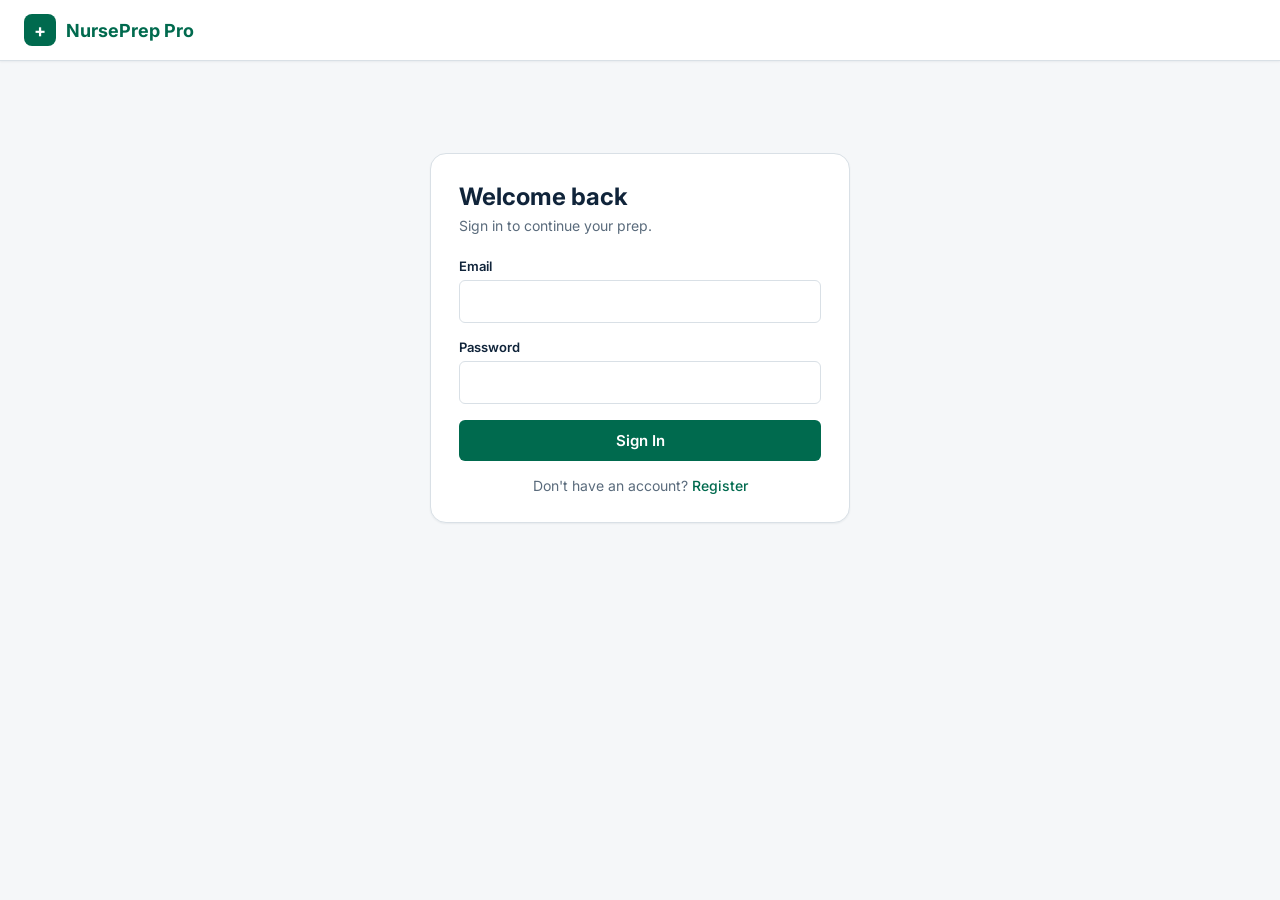
==== frontend/index.html @ 7204497a "Tanvir 18 Oct 26" ====
<!DOCTYPE html>
<html lang="en">
<head>
  <meta charset="UTF-8" />
  <meta name="viewport" content="width=device-width, initial-scale=1.0" />
  <title>NursePrep Pro — Free NCLEX & Prometric Prep</title>
  <meta name="description" content="Free, unlimited NCLEX-RN and Prometric exam simulations for nursing students." />
  <link rel="preconnect" href="https://fonts.googleapis.com" />
  <link rel="preconnect" href="https://fonts.gstatic.com" crossorigin />
  <link href="https://fonts.googleapis.com/css2?family=Inter:wght@400;500;600;700&display=swap" rel="stylesheet" />
  <link rel="stylesheet" href="css/styles.css" />
</head>
<body>
  <div id="app">
    <header class="app-header">
      <div class="brand">
        <span class="brand-icon" aria-hidden="true">+</span>
        <span class="brand-name">NursePrep Pro</span>
      </div>
      <div class="header-right" id="headerRight"></div>
    </header>

    <main id="main" class="main-container" role="main" aria-live="polite"></main>

    <div id="toast" class="toast" role="status" aria-live="assertive"></div>
  </div>

  <script src="js/api.js"></script>
  <script src="js/app.js"></script>
</body>
</html>
---- frontend/css/styles.css ----
/* ===== Design System (CSS Variables) ===== */
:root {
  --primary-teal: #006A4E;
  --primary-teal-dark: #00523C;
  --primary-teal-light: #E6F2EE;
  --bg-white: #FFFFFF;
  --surface-gray: #F5F7F9;
  --border-gray: #D9E0E6;
  --text-charcoal: #10243A;
  --text-muted: #5A6B7C;
  --success-green: #2E7D32;
  --success-green-soft: #E8F5E9;
  --error-red: #C62828;
  --error-red-soft: #FFEBEE;
  --warning-amber: #F57C00;
  --shadow-sm: 0 1px 2px rgba(16,36,58,0.06);
  --shadow-md: 0 4px 12px rgba(16,36,58,0.08);
  --radius-sm: 6px;
  --radius-md: 10px;
  --radius-lg: 16px;
  --font: 'Inter', -apple-system, BlinkMacSystemFont, 'Segoe UI', Roboto, sans-serif;
}

* { box-sizing: border-box; margin: 0; padding: 0; }

html, body {
  font-family: var(--font);
  color: var(--text-charcoal);
  background: var(--surface-gray);
  min-height: 100vh;
  -webkit-font-smoothing: antialiased;
}

/* ===== Header ===== */
.app-header {
  background: var(--bg-white);
  border-bottom: 1px solid var(--border-gray);
  padding: 14px 24px;
  display: flex;
  align-items: center;
  justify-content: space-between;
  position: sticky;
  top: 0;
  z-index: 10;
  box-shadow: var(--shadow-sm);
}
.brand { display: flex; align-items: center; gap: 10px; }
.brand-icon {
  width: 32px; height: 32px;
  background: var(--primary-teal);
  color: #fff;
  border-radius: 8px;
  display: grid; place-items: center;
  font-weight: 700; font-size: 18px;
}
.brand-name { font-weight: 700; font-size: 18px; color: var(--primary-teal); }
.header-right { display: flex; align-items: center; gap: 12px; }
.user-chip {
  background: var(--primary-teal-light);
  color: var(--primary-teal-dark);
  padding: 6px 12px;
  border-radius: 20px;
  font-size: 13px; font-weight: 500;
}

/* ===== Main container ===== */
.main-container {
  max-width: 960px;
  margin: 0 auto;
  padding: 32px 20px 60px;
}

/* ===== Cards ===== */
.card {
  background: var(--bg-white);
  border: 1px solid var(--border-gray);
  border-radius: var(--radius-lg);
  padding: 28px;
  box-shadow: var(--shadow-sm);
}
.card + .card { margin-top: 20px; }

/* ===== Auth ===== */
.auth-wrap {
  max-width: 420px;
  margin: 60px auto 0;
}
.auth-title { font-size: 24px; font-weight: 700; margin-bottom: 6px; }
.auth-sub { color: var(--text-muted); font-size: 14px; margin-bottom: 24px; }
.toggle-link {
  color: var(--primary-teal);
  cursor: pointer;
  font-weight: 500;
  text-decoration: none;
}
.toggle-link:hover { text-decoration: underline; }

/* ===== Forms ===== */
.form-group { margin-bottom: 16px; }
.form-label { display: block; font-size: 13px; font-weight: 600; margin-bottom: 6px; color: var(--text-charcoal); }
.form-input, .form-select {
  width: 100%;
  padding: 11px 14px;
  border: 1px solid var(--border-gray);
  border-radius: var(--radius-sm);
  font-size: 15px;
  font-family: inherit;
  background: var(--bg-white);
  transition: border-color .15s, box-shadow .15s;
}
.form-input:focus, .form-select:focus {
  outline: none;
  border-color: var(--primary-teal);
  box-shadow: 0 0 0 3px var(--primary-teal-light);
}
.form-error { color: var(--error-red); font-size: 13px; margin-top: 4px; }

/* ===== Buttons ===== */
.btn {
  display: inline-flex; align-items: center; justify-content: center;
  gap: 8px;
  padding: 11px 20px;
  border: none;
  border-radius: var(--radius-sm);
  font-size: 15px; font-weight: 600;
  font-family: inherit;
  cursor: pointer;
  transition: background .15s, transform .05s;
}
.btn:active { transform: translateY(1px); }
.btn:disabled { opacity: .5; cursor: not-allowed; transform: none; }
.btn-primary { background: var(--primary-teal); color: #fff; }
.btn-primary:hover:not(:disabled) { background: var(--primary-teal-dark); }
.btn-secondary { background: var(--surface-gray); color: var(--text-charcoal); border: 1px solid var(--border-gray); }
.btn-secondary:hover:not(:disabled) { background: #EAEFF3; }
.btn-block { width: 100%; }
.btn-danger { background: var(--error-red); color: #fff; }
.btn-success { background: var(--success-green); color: #fff; }

/* ===== Dashboard ===== */
.dashboard-grid {
  display: grid;
  grid-template-columns: repeat(auto-fit, minmax(260px, 1fr));
  gap: 16px;
  margin-bottom: 24px;
}
.stat-card {
  background: var(--bg-white);
  border: 1px solid var(--border-gray);
  border-radius: var(--radius-md);
  padding: 20px;
}
.stat-label { font-size: 12px; text-transform: uppercase; letter-spacing: .5px; color: var(--text-muted); font-weight: 600; }
.stat-value { font-size: 28px; font-weight: 700; color: var(--primary-teal); margin-top: 4px; }
.section-title { font-size: 18px; font-weight: 700; margin: 24px 0 12px; }

/* ===== Exam Configurator ===== */
.exam-config { max-width: 520px; margin: 0 auto; }
.config-row { margin-bottom: 18px; }
.radio-group { display: flex; flex-direction: column; gap: 10px; }
.radio-option {
  display: flex; align-items: center; gap: 12px;
  padding: 14px 16px;
  border: 1px solid var(--border-gray);
  border-radius: var(--radius-sm);
  cursor: pointer;
  transition: border-color .15s, background .15s;
}
.radio-option:hover { background: var(--surface-gray); }
.radio-option.selected { border-color: var(--primary-teal); background: var(--primary-teal-light); }
.radio-option input { accent-color: var(--primary-teal); width: 18px; height: 18px; }

/* ===== Active Exam ===== */
.exam-header {
  display: flex; align-items: center; justify-content: space-between;
  margin-bottom: 20px;
  flex-wrap: wrap; gap: 12px;
}
.timer-badge {
  background: var(--primary-teal);
  color: #fff;
  padding: 8px 16px;
  border-radius: 20px;
  font-weight: 700;
  font-size: 16px;
  font-variant-numeric: tabular-nums;
}
.timer-badge.warning { background: var(--warning-amber); }
.timer-badge.danger { background: var(--error-red); }

.question-card {
  background: var(--bg-white);
  border: 1px solid var(--border-gray);
  border-radius: var(--radius-lg);
  padding: 28px;
}
.q-progress { color: var(--text-muted); font-size: 13px; font-weight: 600; margin-bottom: 12px; }
.q-text { font-size: 17px; line-height: 1.6; margin-bottom: 20px; font-weight: 500; }
.q-category { display: inline-block; background: var(--primary-teal-light); color: var(--primary-teal-dark); padding: 3px 10px; border-radius: 12px; font-size: 12px; font-weight: 600; margin-bottom: 12px; }

.options-list { display: flex; flex-direction: column; gap: 10px; }
.option-btn {
  display: flex; align-items: center; gap: 12px;
  padding: 14px 16px;
  border: 1px solid var(--border-gray);
  border-radius: var(--radius-sm);
  background: var(--bg-white);
  cursor: pointer;
  text-align: left;
  font-size: 15px;
  font-family: inherit;
  transition: border-color .15s, background .15s;
  width: 100%;
}
.option-btn:hover:not(:disabled) { background: var(--surface-gray); border-color: var(--primary-teal); }
.option-btn.selected { border-color: var(--primary-teal); background: var(--primary-teal-light); }
.option-btn.correct { border-color: var(--success-green); background: var(--success-green-soft); }
.option-btn.incorrect { border-color: var(--error-red); background: var(--error-red-soft); }
.option-btn:disabled { cursor: default; }
.option-letter {
  width: 28px; height: 28px;
  border-radius: 50%;
  background: var(--surface-gray);
  display: grid; place-items: center;
  font-weight: 600; font-size: 13px;
  flex-shrink: 0;
}
.option-btn.selected .option-letter { background: var(--primary-teal); color: #fff; }

/* SATA hint */
.sata-hint { font-size: 13px; color: var(--text-muted); font-style: italic; margin-bottom: 12px; }

/* Rationale box */
.rationale-box {
  margin-top: 20px;
  padding: 16px;
  border-radius: var(--radius-sm);
  background: var(--surface-gray);
  border-left: 4px solid var(--primary-teal);
}
.rationale-box.correct { border-left-color: var(--success-green); background: var(--success-green-soft); }
.rationale-box.incorrect { border-left-color: var(--error-red); background: var(--error-red-soft); }
.rationale-title { font-weight: 700; margin-bottom: 6px; }
.rationale-text { font-size: 14px; line-height: 1.5; }

/* ===== Post Exam Review ===== */
.review-summary {
  text-align: center;
  padding: 20px;
}
.score-big { font-size: 48px; font-weight: 700; color: var(--primary-teal); }
.score-label { color: var(--text-muted); font-size: 14px; }

/* ===== Toast ===== */
.toast {
  position: fixed;
  bottom: 24px;
  left: 50%;
  transform: translateX(-50%) translateY(100px);
  background: var(--text-charcoal);
  color: #fff;
  padding: 12px 20px;
  border-radius: var(--radius-sm);
  font-size: 14px;
  opacity: 0;
  transition: transform .25s, opacity .25s;
  z-index: 100;
  max-width: 90%;
}
.toast.show { transform: translateX(-50%) translateY(0); opacity: 1; }

/* ===== Loading spinner ===== */
.spinner {
  width: 24px; height: 24px;
  border: 3px solid var(--border-gray);
  border-top-color: var(--primary-teal);
  border-radius: 50%;
  animation: spin .7s linear infinite;
  display: inline-block;
}
@keyframes spin { to { transform: rotate(360deg); } }
.loading-wrap { text-align: center; padding: 40px; color: var(--text-muted); }

/* ===== Network error ===== */
.error-state {
  text-align: center; padding: 40px;
}
.error-state h3 { color: var(--error-red); margin-bottom: 8px; }

/* ===== Responsive ===== */
@media (max-width: 600px) {
  .main-container { padding: 20px 14px 40px; }
  .card { padding: 20px; }
  .question-card { padding: 20px; }
  .score-big { font-size: 36px; }
}
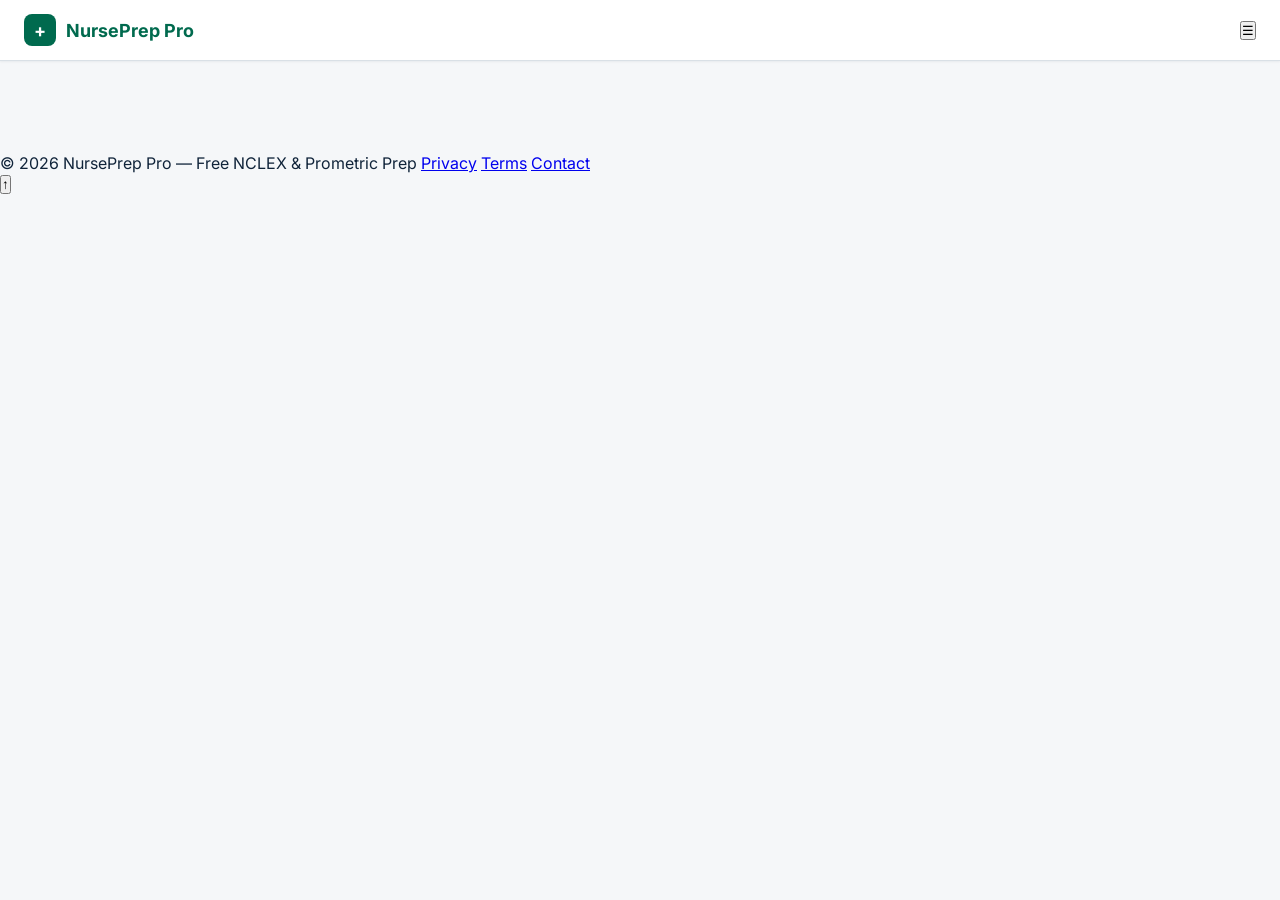
==== commit f71ff2f2: "index update" ====
--- a/frontend/index.html
+++ b/frontend/index.html
@@ -17,10 +17,25 @@
         <span class="brand-icon" aria-hidden="true">+</span>
         <span class="brand-name">NursePrep Pro</span>
       </div>
+      <nav class="app-nav" id="appNav" aria-label="Primary"></nav>
       <div class="header-right" id="headerRight"></div>
+      <button class="nav-toggle" id="navToggle" aria-label="Toggle menu" aria-expanded="false">☰</button>
     </header>
 
     <main id="main" class="main-container" role="main" aria-live="polite"></main>
+
+    <footer class="app-footer" id="appFooter">
+      <div class="footer-inner">
+        <span>© 2026 NursePrep Pro — Free NCLEX & Prometric Prep</span>
+        <span class="footer-links">
+          <a href="#" data-scrolltop>Privacy</a>
+          <a href="#" data-scrolltop>Terms</a>
+          <a href="#" data-scrolltop>Contact</a>
+        </span>
+      </div>
+    </footer>
+
+    <button id="backToTop" class="back-to-top" aria-label="Back to top">↑</button>
 
     <div id="toast" class="toast" role="status" aria-live="assertive"></div>
   </div>
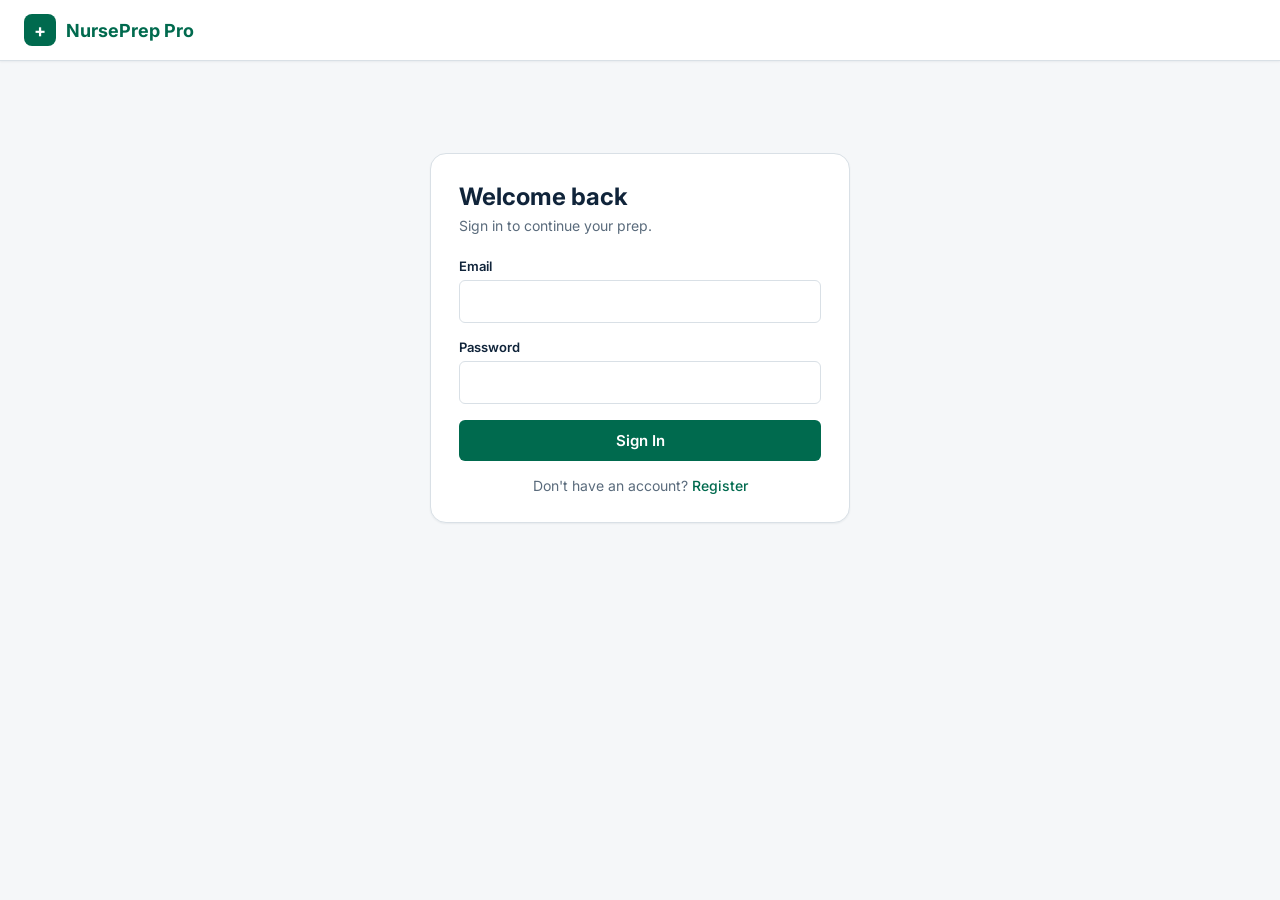
==== commit ebbb691b: "Revert "index update" This reverts commit f71ff2f2f33654f8770ead922d047b1e93572383." ====
--- a/frontend/index.html
+++ b/frontend/index.html
@@ -17,25 +17,10 @@
         <span class="brand-icon" aria-hidden="true">+</span>
         <span class="brand-name">NursePrep Pro</span>
       </div>
-      <nav class="app-nav" id="appNav" aria-label="Primary"></nav>
       <div class="header-right" id="headerRight"></div>
-      <button class="nav-toggle" id="navToggle" aria-label="Toggle menu" aria-expanded="false">☰</button>
     </header>
 
     <main id="main" class="main-container" role="main" aria-live="polite"></main>
-
-    <footer class="app-footer" id="appFooter">
-      <div class="footer-inner">
-        <span>© 2026 NursePrep Pro — Free NCLEX & Prometric Prep</span>
-        <span class="footer-links">
-          <a href="#" data-scrolltop>Privacy</a>
-          <a href="#" data-scrolltop>Terms</a>
-          <a href="#" data-scrolltop>Contact</a>
-        </span>
-      </div>
-    </footer>
-
-    <button id="backToTop" class="back-to-top" aria-label="Back to top">↑</button>
 
     <div id="toast" class="toast" role="status" aria-live="assertive"></div>
   </div>
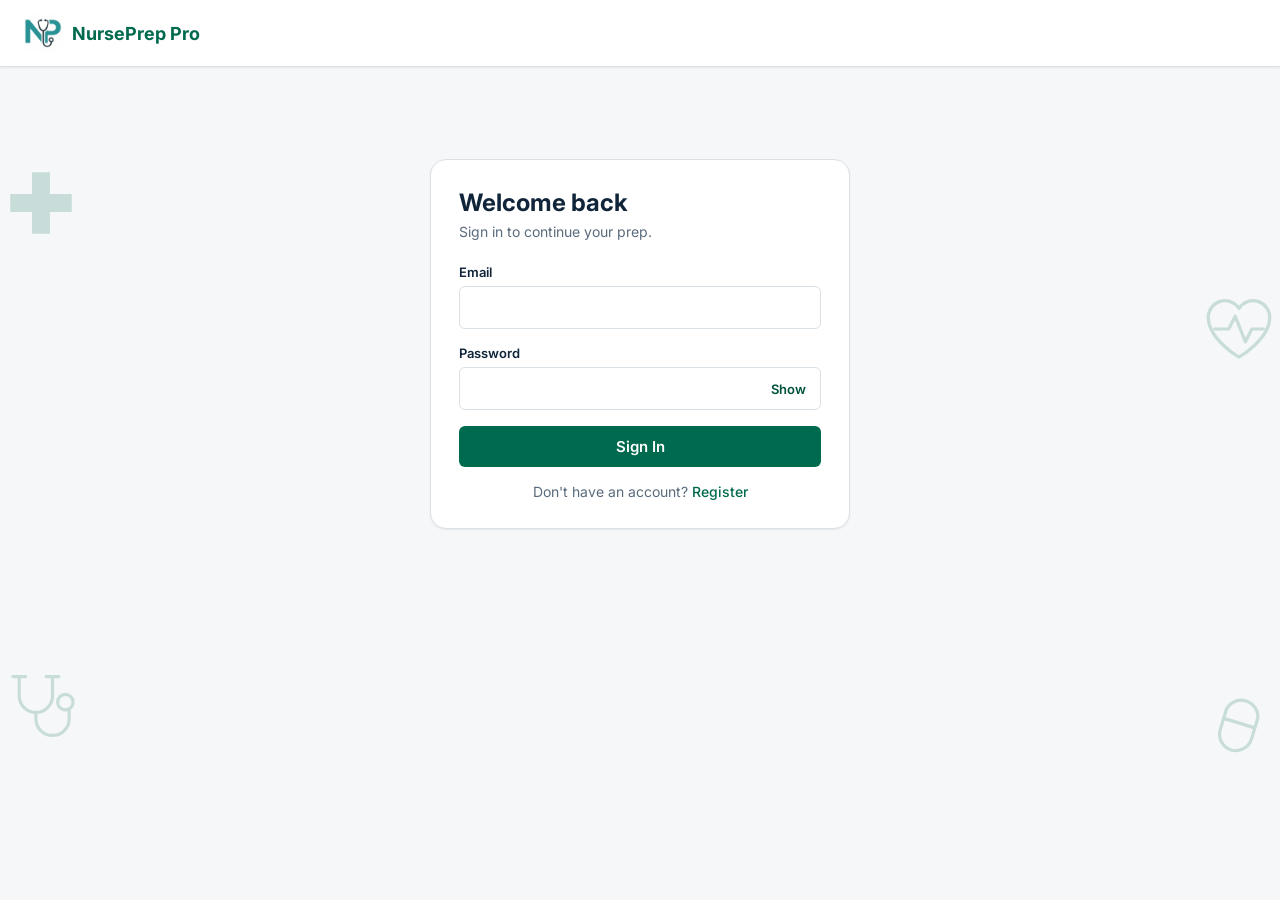
==== commit d231a05a: "updt" ====
--- a/frontend/index.html
+++ b/frontend/index.html
@@ -5,6 +5,12 @@
   <meta name="viewport" content="width=device-width, initial-scale=1.0" />
   <title>NursePrep Pro — Free NCLEX & Prometric Prep</title>
   <meta name="description" content="Free, unlimited NCLEX-RN and Prometric exam simulations for nursing students." />
+  <meta name="theme-color" content="#006A4E" />
+  <link rel="icon" href="assets/images/favicon.ico" sizes="any" />
+  <link rel="icon" type="image/png" sizes="16x16" href="assets/images/favicon-16x16.png" />
+  <link rel="icon" type="image/png" sizes="32x32" href="assets/images/favicon-32x32.png" />
+  <link rel="apple-touch-icon" sizes="180x180" href="assets/images/apple-touch-icon.png" />
+  <link rel="manifest" href="site.webmanifest" />
   <link rel="preconnect" href="https://fonts.googleapis.com" />
   <link rel="preconnect" href="https://fonts.gstatic.com" crossorigin />
   <link href="https://fonts.googleapis.com/css2?family=Inter:wght@400;500;600;700&display=swap" rel="stylesheet" />
@@ -12,9 +18,26 @@
 </head>
 <body>
   <div id="app">
+    <div class="medical-background" aria-hidden="true">
+      <svg class="medical-icon medical-icon-cross" viewBox="0 0 64 64">
+        <path d="M25 8h14v17h17v14H39v17H25V39H8V25h17z" />
+      </svg>
+      <svg class="medical-icon medical-icon-heart" viewBox="0 0 64 64">
+        <path d="M32 54S8 40 8 23a13 13 0 0 1 24-7 13 13 0 0 1 24 7c0 17-24 31-24 31z" />
+        <path d="M13 32h11l5-10 8 20 5-10h9" />
+      </svg>
+      <svg class="medical-icon medical-icon-stethoscope" viewBox="0 0 64 64">
+        <path d="M15 9v15a13 13 0 0 0 26 0V9M10 9h10M36 9h10M28 37v5a13 13 0 0 0 26 0V35" />
+        <circle cx="51" cy="29" r="6" />
+      </svg>
+      <svg class="medical-icon medical-icon-pill" viewBox="0 0 64 64">
+        <path d="M17 47a13 13 0 0 1 0-18l12-12a13 13 0 0 1 18 18L35 47a13 13 0 0 1-18 0z" />
+        <path d="m24 23 17 17" />
+      </svg>
+    </div>
     <header class="app-header">
       <div class="brand">
-        <span class="brand-icon" aria-hidden="true">+</span>
+        <img class="brand-icon" src="assets/images/android-chrome-192x192.png" alt="" />
         <span class="brand-name">NursePrep Pro</span>
       </div>
       <div class="header-right" id="headerRight"></div>
--- a/frontend/css/styles.css
+++ b/frontend/css/styles.css
@@ -31,6 +31,51 @@
   -webkit-font-smoothing: antialiased;
 }
 
+#app {
+  position: relative;
+  isolation: isolate;
+  min-height: 100vh;
+}
+
+.medical-background {
+  position: fixed;
+  inset: 0;
+  z-index: 0;
+  overflow: hidden;
+  pointer-events: none;
+}
+
+.medical-icon {
+  position: absolute;
+  width: min(82px, max(24px, calc((100vw - 960px) / 2)));
+  height: min(82px, max(24px, calc((100vw - 960px) / 2)));
+  fill: none;
+  stroke: var(--primary-teal);
+  stroke-width: 2.5;
+  stroke-linecap: round;
+  stroke-linejoin: round;
+  opacity: .18;
+  pointer-events: auto;
+  transition: transform .35s ease, opacity .35s ease;
+}
+
+.medical-icon:hover {
+  opacity: .4;
+  transform: translateY(-8px) rotate(-8deg) scale(1.12);
+}
+
+.medical-icon-cross {
+  top: 18%;
+  left: 0;
+  fill: var(--primary-teal);
+  stroke: none;
+}
+
+.medical-icon-heart { top: 32%; right: 0; }
+.medical-icon-stethoscope { bottom: 17%; left: 0; }
+.medical-icon-pill { bottom: 15%; right: 0; transform: rotate(-28deg); }
+.medical-icon-pill:hover { transform: translateY(-8px) rotate(-38deg) scale(1.12); }
+
 /* ===== Header ===== */
 .app-header {
   background: var(--bg-white);
@@ -46,12 +91,11 @@
 }
 .brand { display: flex; align-items: center; gap: 10px; }
 .brand-icon {
-  width: 32px; height: 32px;
-  background: var(--primary-teal);
-  color: #fff;
+  display: block;
+  width: 38px;
+  height: 38px;
+  object-fit: contain;
   border-radius: 8px;
-  display: grid; place-items: center;
-  font-weight: 700; font-size: 18px;
 }
 .brand-name { font-weight: 700; font-size: 18px; color: var(--primary-teal); }
 .header-right { display: flex; align-items: center; gap: 12px; }
@@ -65,6 +109,8 @@
 
 /* ===== Main container ===== */
 .main-container {
+  position: relative;
+  z-index: 1;
   max-width: 960px;
   margin: 0 auto;
   padding: 32px 20px 60px;
@@ -84,7 +130,10 @@
 .auth-wrap {
   max-width: 420px;
   margin: 60px auto 0;
-}
+  position: relative;
+  z-index: 1;
+}
+.auth-register-wrap { max-width: 560px; margin-top: 24px; }
 .auth-title { font-size: 24px; font-weight: 700; margin-bottom: 6px; }
 .auth-sub { color: var(--text-muted); font-size: 14px; margin-bottom: 24px; }
 .toggle-link {
@@ -114,6 +163,23 @@
   box-shadow: 0 0 0 3px var(--primary-teal-light);
 }
 .form-error { color: var(--error-red); font-size: 13px; margin-top: 4px; }
+.password-input-wrap { position: relative; }
+.password-input-wrap .form-input { padding-right: 68px; }
+.password-toggle {
+  position: absolute;
+  top: 50%;
+  right: 10px;
+  transform: translateY(-50%);
+  border: 0;
+  padding: 5px;
+  background: transparent;
+  color: var(--primary-teal-dark);
+  font: inherit;
+  font-size: 13px;
+  font-weight: 600;
+  cursor: pointer;
+}
+.password-toggle:focus-visible { outline: 2px solid var(--primary-teal); outline-offset: 2px; border-radius: 3px; }
 
 /* ===== Buttons ===== */
 .btn {
@@ -153,6 +219,17 @@
 .stat-label { font-size: 12px; text-transform: uppercase; letter-spacing: .5px; color: var(--text-muted); font-weight: 600; }
 .stat-value { font-size: 28px; font-weight: 700; color: var(--primary-teal); margin-top: 4px; }
 .section-title { font-size: 18px; font-weight: 700; margin: 24px 0 12px; }
+.profile-card { max-width: 760px; margin: 0 auto; }
+.profile-section-title { margin: 22px 0 14px; padding-top: 18px; border-top: 1px solid var(--border-gray); }
+.profile-grid { display: grid; grid-template-columns: repeat(2, minmax(0, 1fr)); gap: 0 16px; }
+.profile-help { display: block; margin-top: 5px; color: var(--text-muted); font-size: 12px; line-height: 1.45; }
+.profile-privacy-note { margin-bottom: 18px; padding: 12px 14px; border-radius: var(--radius-sm); background: var(--surface-gray); color: var(--text-muted); font-size: 13px; line-height: 1.5; }
+.profile-textarea { min-height: 92px; resize: vertical; }
+.profile-back-btn { margin-top: 10px; }
+.delete-account-section { margin-top: 24px; padding: 18px; border: 1px solid var(--error-red); border-radius: var(--radius-sm); background: var(--error-red-soft); }
+.delete-account-section h2 { margin-bottom: 6px; color: var(--error-red); font-size: 17px; }
+.delete-account-section p { margin-bottom: 14px; color: var(--text-charcoal); font-size: 13px; line-height: 1.5; }
+.profile-delete-actions { display: flex; justify-content: flex-end; gap: 10px; }
 
 /* ===== Exam Configurator ===== */
 .exam-config { max-width: 520px; margin: 0 auto; }
@@ -250,6 +327,59 @@
 }
 .score-big { font-size: 48px; font-weight: 700; color: var(--primary-teal); }
 .score-label { color: var(--text-muted); font-size: 14px; }
+.exam-review-question { margin-bottom: 16px; }
+.exam-review-question.is-incorrect { border-left: 5px solid var(--error-red); }
+.exam-review-question.is-correct { border-left: 5px solid var(--success-green); }
+.exam-review-status {
+  display: inline-flex;
+  align-items: center;
+  margin-bottom: 14px;
+  padding: 5px 11px;
+  border-radius: 16px;
+  font-size: 13px;
+  font-weight: 700;
+}
+.exam-review-status.is-incorrect { color: var(--error-red); background: var(--error-red-soft); }
+.exam-review-status.is-correct { color: var(--success-green); background: var(--success-green-soft); }
+.exam-review-options { display: grid; gap: 8px; margin-bottom: 16px; }
+.exam-review-option {
+  display: flex;
+  align-items: center;
+  gap: 10px;
+  padding: 10px 12px;
+  border: 1px solid var(--border-gray);
+  border-radius: var(--radius-sm);
+  background: var(--bg-white);
+}
+.exam-review-option.is-correct {
+  border: 2px solid var(--success-green);
+  background: var(--success-green-soft);
+  color: #1B5E20;
+  font-weight: 600;
+}
+.exam-review-option.is-incorrect {
+  border: 2px solid var(--error-red);
+  background: var(--error-red-soft);
+  color: #8E1B1B;
+}
+.exam-review-option-text { flex: 1; }
+.exam-review-option-label {
+  flex-shrink: 0;
+  font-size: 11px;
+  font-weight: 700;
+  text-transform: uppercase;
+}
+.exam-review-rationale {
+  padding: 14px 16px;
+  border: 1px solid var(--success-green);
+  border-left: 5px solid var(--success-green);
+  border-radius: var(--radius-sm);
+  background: var(--success-green-soft);
+  color: #1B5E20;
+}
+.exam-review-correct-answer { margin-bottom: 10px; font-size: 14px; line-height: 1.5; }
+.exam-review-rationale-title { margin-bottom: 4px; font-size: 13px; font-weight: 700; text-transform: uppercase; }
+.exam-review-rationale .rationale-text { color: var(--text-charcoal); }
 
 /* ===== Toast ===== */
 .toast {
@@ -281,6 +411,59 @@
 @keyframes spin { to { transform: rotate(360deg); } }
 .loading-wrap { text-align: center; padding: 40px; color: var(--text-muted); }
 
+/* ===== Logo preloader ===== */
+.logo-preloader {
+  position: fixed;
+  inset: 0;
+  z-index: 1000;
+  display: grid;
+  place-content: center;
+  justify-items: center;
+  gap: 20px;
+  background: rgba(245, 247, 249, .96);
+  opacity: 1;
+  transition: opacity .2s ease;
+}
+
+.logo-preloader.is-hiding { opacity: 0; }
+.logo-preloader-mark {
+  position: relative;
+  display: grid;
+  width: 112px;
+  height: 112px;
+  place-items: center;
+  border-radius: 50%;
+  animation: preloader-pulse 1.1s ease-in-out infinite;
+}
+
+.logo-preloader-mark::before {
+  position: absolute;
+  inset: 0;
+  border: 4px solid rgba(0, 106, 78, .16);
+  border-top-color: var(--primary-teal);
+  border-right-color: var(--primary-teal);
+  border-radius: 50%;
+  content: "";
+  animation: spin .9s linear infinite;
+}
+
+.logo-preloader-mark img {
+  width: 74px;
+  height: 74px;
+  border-radius: 18px;
+  object-fit: contain;
+}
+
+.logo-preloader-label {
+  color: var(--primary-teal-dark);
+  font-size: 14px;
+  font-weight: 600;
+}
+
+@keyframes preloader-pulse {
+  50% { transform: scale(1.06); }
+}
+
 /* ===== Network error ===== */
 .error-state {
   text-align: center; padding: 40px;
@@ -290,7 +473,21 @@
 /* ===== Responsive ===== */
 @media (max-width: 600px) {
   .main-container { padding: 20px 14px 40px; }
+  .medical-icon-cross,
+  .medical-icon-stethoscope { left: 0; }
+  .medical-icon-heart,
+  .medical-icon-pill { right: 0; }
   .card { padding: 20px; }
+  .profile-grid { grid-template-columns: 1fr; gap: 0; }
   .question-card { padding: 20px; }
   .score-big { font-size: 36px; }
 }
+
+@media (prefers-reduced-motion: reduce) {
+  .medical-icon,
+  .logo-preloader-mark,
+  .logo-preloader-mark::before {
+    animation: none;
+    transition: none;
+  }
+}
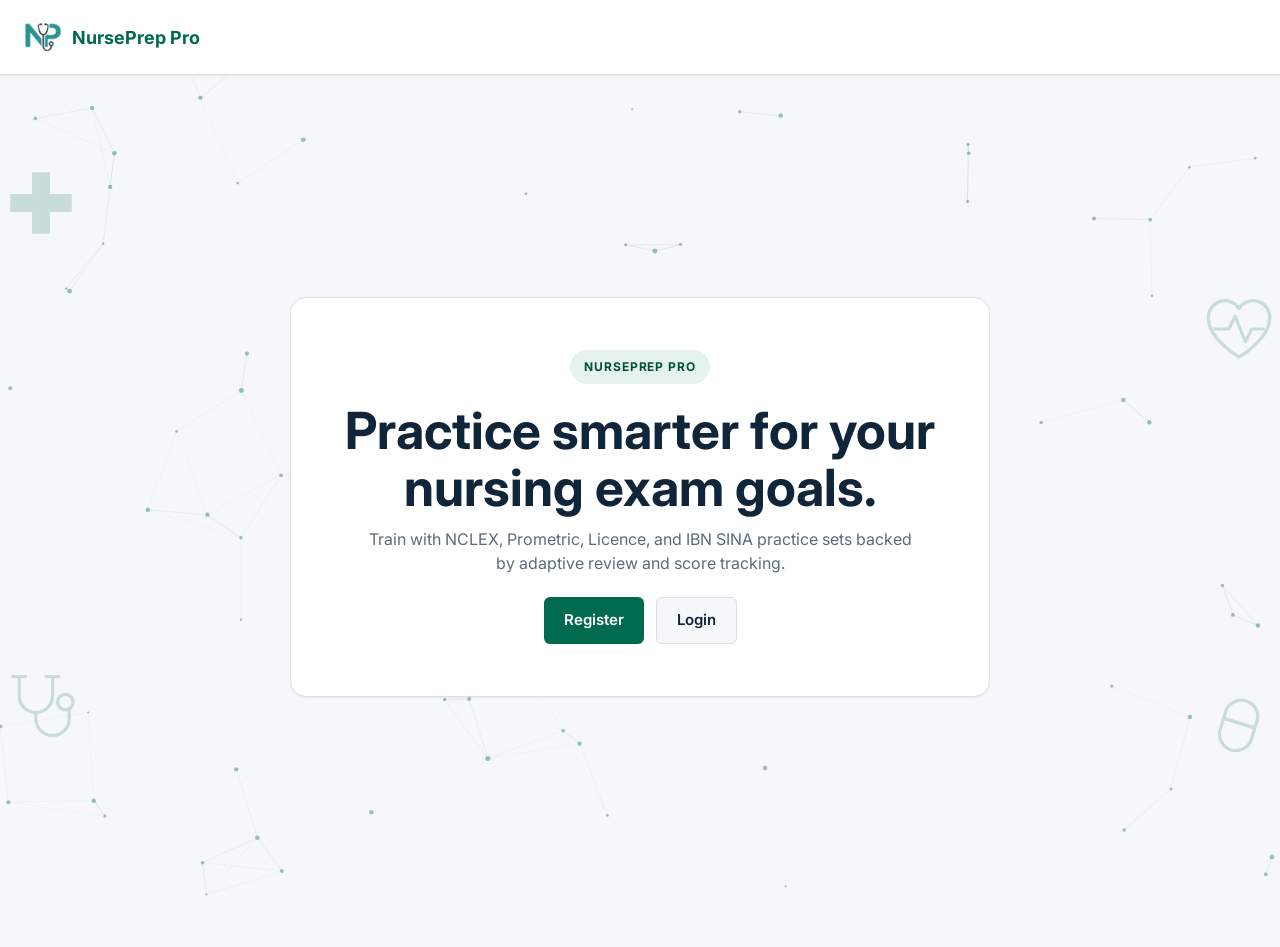
==== commit c2b61717: "update 5" ====
--- a/frontend/index.html
+++ b/frontend/index.html
@@ -19,6 +19,7 @@
 <body>
   <div id="app">
     <div class="medical-background" aria-hidden="true">
+      <canvas class="particle-canvas" id="particleCanvas"></canvas>
       <svg class="medical-icon medical-icon-cross" viewBox="0 0 64 64">
         <path d="M25 8h14v17h17v14H39v17H25V39H8V25h17z" />
       </svg>
--- a/frontend/css/styles.css
+++ b/frontend/css/styles.css
@@ -23,12 +23,31 @@
 
 * { box-sizing: border-box; margin: 0; padding: 0; }
 
+html {
+  font-size: clamp(14px, 0.8vw + 0.75rem, 16px);
+  scroll-behavior: smooth;
+}
+
 html, body {
   font-family: var(--font);
   color: var(--text-charcoal);
   background: var(--surface-gray);
   min-height: 100vh;
+  width: 100%;
   -webkit-font-smoothing: antialiased;
+}
+
+body {
+  line-height: 1.5;
+}
+
+img, svg {
+  display: block;
+  max-width: 100%;
+}
+
+button, input, select, textarea {
+  font: inherit;
 }
 
 #app {
@@ -44,6 +63,17 @@
   overflow: hidden;
   pointer-events: none;
 }
+
+.particle-canvas {
+  position: absolute;
+  inset: 0;
+  width: 100%;
+  height: 100%;
+  opacity: 0;
+  transition: opacity .5s ease;
+}
+
+.particle-canvas.is-active { opacity: 1; }
 
 .medical-icon {
   position: absolute;
@@ -80,40 +110,74 @@
 .app-header {
   background: var(--bg-white);
   border-bottom: 1px solid var(--border-gray);
-  padding: 14px 24px;
+  padding: clamp(12px, 2vw, 18px) clamp(14px, 3vw, 24px);
   display: flex;
   align-items: center;
   justify-content: space-between;
+  gap: 12px;
   position: sticky;
   top: 0;
   z-index: 10;
   box-shadow: var(--shadow-sm);
 }
-.brand { display: flex; align-items: center; gap: 10px; }
+.brand { display: flex; align-items: center; gap: 10px; min-width: 0; }
 .brand-icon {
   display: block;
-  width: 38px;
-  height: 38px;
+  width: clamp(32px, 4vw, 38px);
+  height: clamp(32px, 4vw, 38px);
   object-fit: contain;
   border-radius: 8px;
-}
-.brand-name { font-weight: 700; font-size: 18px; color: var(--primary-teal); }
-.header-right { display: flex; align-items: center; gap: 12px; }
+  flex-shrink: 0;
+}
+.brand-name { font-weight: 700; font-size: clamp(1rem, 1.8vw, 1.125rem); color: var(--primary-teal); }
+.header-right { display: flex; align-items: center; gap: 12px; flex-wrap: wrap; justify-content: flex-end; }
 .user-chip {
   background: var(--primary-teal-light);
   color: var(--primary-teal-dark);
   padding: 6px 12px;
   border-radius: 20px;
   font-size: 13px; font-weight: 500;
-}
+  white-space: nowrap;
+}
+.profile-menu-wrap { position: relative; }
+.profile-menu {
+  position: absolute;
+  top: calc(100% + 8px);
+  right: 0;
+  z-index: 20;
+  width: 200px;
+  padding: 6px;
+  border: 1px solid var(--border-gray);
+  border-radius: var(--radius-md);
+  background: var(--bg-white);
+  box-shadow: var(--shadow-md);
+}
+.profile-menu-item {
+  display: flex;
+  align-items: center;
+  gap: 10px;
+  width: 100%;
+  padding: 10px 12px;
+  border: 0;
+  border-radius: var(--radius-sm);
+  background: transparent;
+  color: var(--text-charcoal);
+  text-align: left;
+  font-size: 14px;
+  cursor: pointer;
+}
+.profile-menu-item:hover,
+.profile-menu-item:focus-visible { background: var(--surface-gray); }
+.profile-menu-item:focus-visible { outline: 2px solid var(--primary-teal); outline-offset: -2px; }
+.profile-menu-item svg { width: 18px; height: 18px; fill: none; stroke: currentColor; stroke-width: 2; stroke-linecap: round; stroke-linejoin: round; }
 
 /* ===== Main container ===== */
 .main-container {
   position: relative;
   z-index: 1;
-  max-width: 960px;
+  width: min(100%, 960px);
   margin: 0 auto;
-  padding: 32px 20px 60px;
+  padding: clamp(20px, 4vw, 32px) clamp(14px, 3vw, 20px) 60px;
 }
 
 /* ===== Cards ===== */
@@ -121,20 +185,20 @@
   background: var(--bg-white);
   border: 1px solid var(--border-gray);
   border-radius: var(--radius-lg);
-  padding: 28px;
+  padding: clamp(18px, 3vw, 28px);
   box-shadow: var(--shadow-sm);
 }
 .card + .card { margin-top: 20px; }
 
 /* ===== Auth ===== */
 .auth-wrap {
-  max-width: 420px;
-  margin: 60px auto 0;
+  width: min(100%, 420px);
+  margin: clamp(30px, 7vw, 60px) auto 0;
   position: relative;
   z-index: 1;
 }
-.auth-register-wrap { max-width: 560px; margin-top: 24px; }
-.auth-title { font-size: 24px; font-weight: 700; margin-bottom: 6px; }
+.auth-register-wrap { width: min(100%, 560px); margin-top: 24px; }
+.auth-title { font-size: clamp(1.5rem, 4vw, 1.75rem); font-weight: 700; margin-bottom: 6px; }
 .auth-sub { color: var(--text-muted); font-size: 14px; margin-bottom: 24px; }
 .toggle-link {
   color: var(--primary-teal);
@@ -202,11 +266,73 @@
 .btn-block { width: 100%; }
 .btn-danger { background: var(--error-red); color: #fff; }
 .btn-success { background: var(--success-green); color: #fff; }
+.icon-btn {
+  width: 40px;
+  height: 40px;
+  border: 1px solid var(--border-gray);
+  border-radius: 12px;
+  background: var(--surface-gray);
+  color: var(--text-charcoal);
+  display: inline-flex;
+  align-items: center;
+  justify-content: center;
+  font-size: 18px;
+  cursor: pointer;
+  transition: background .15s, transform .05s;
+}
+.icon-btn:hover:not(:disabled) { background: #EAEFF3; }
+.icon-btn svg {
+  width: 18px;
+  height: 18px;
+  stroke: currentColor;
+  fill: none;
+  stroke-width: 2;
+  stroke-linecap: round;
+  stroke-linejoin: round;
+}
+.icon-btn.danger { color: var(--error-red); }
+.back-to-top {
+  position: fixed;
+  right: 18px;
+  bottom: 22px;
+  z-index: 30;
+  width: 46px;
+  height: 46px;
+  border: none;
+  border-radius: 50%;
+  background: var(--primary-teal);
+  color: #fff;
+  box-shadow: var(--shadow-md);
+  font-size: 24px;
+  cursor: pointer;
+  display: none;
+  align-items: center;
+  justify-content: center;
+}
+.floating-timer {
+  position: fixed;
+  top: 76px;
+  right: 20px;
+  z-index: 40;
+  display: inline-flex;
+  align-items: center;
+  justify-content: center;
+  min-width: 74px;
+  padding: 8px 14px;
+  border-radius: 999px;
+  background: rgba(0, 106, 78, 0.96);
+  color: #fff;
+  font-weight: 700;
+  box-shadow: var(--shadow-md);
+  font-variant-numeric: tabular-nums;
+}
+.floating-timer.warning { background: rgba(245, 124, 0, 0.96); }
+.floating-timer.danger { background: rgba(198, 40, 40, 0.96); }
 
 /* ===== Dashboard ===== */
 .dashboard-grid {
   display: grid;
-  grid-template-columns: repeat(auto-fit, minmax(260px, 1fr));
+  grid-template-columns: repeat(auto-fit, minmax(220px, 1fr));
   gap: 16px;
   margin-bottom: 24px;
 }
@@ -217,9 +343,30 @@
   padding: 20px;
 }
 .stat-label { font-size: 12px; text-transform: uppercase; letter-spacing: .5px; color: var(--text-muted); font-weight: 600; }
-.stat-value { font-size: 28px; font-weight: 700; color: var(--primary-teal); margin-top: 4px; }
-.section-title { font-size: 18px; font-weight: 700; margin: 24px 0 12px; }
-.profile-card { max-width: 760px; margin: 0 auto; }
+.stat-value { font-size: clamp(1.5rem, 4vw, 1.75rem); font-weight: 700; color: var(--primary-teal); margin-top: 4px; }
+.section-title { font-size: clamp(1.125rem, 2vw, 1.3rem); font-weight: 700; margin: 24px 0 12px; }
+.category-strength-grid {
+  display: grid;
+  grid-template-columns: repeat(auto-fit, minmax(min(100%, 220px), 1fr));
+  gap: 14px;
+}
+.category-strength-card {
+  display: flex;
+  flex-direction: column;
+  min-width: 0;
+  padding: 16px;
+  border: 1px solid var(--border-gray);
+  border-radius: var(--radius-md);
+  background: var(--bg-white);
+}
+.category-strength-heading { display: flex; align-items: flex-start; justify-content: space-between; gap: 10px; }
+.category-strength-heading h3 { font-size: 14px; line-height: 1.4; }
+.category-strength-score { flex-shrink: 0; font-size: 14px; font-weight: 700; }
+.category-strength-count { margin: 4px 0 12px; color: var(--text-muted); font-size: 12px; }
+.category-strength-track { height: 8px; margin-bottom: 14px; overflow: hidden; border-radius: 4px; background: var(--surface-gray); }
+.category-strength-progress { height: 100%; border-radius: inherit; }
+.category-strength-practice { align-self: flex-start; margin-top: auto; padding: 6px 12px; font-size: 12px; }
+.profile-card { width: min(100%, 760px); margin: 0 auto; }
 .profile-section-title { margin: 22px 0 14px; padding-top: 18px; border-top: 1px solid var(--border-gray); }
 .profile-grid { display: grid; grid-template-columns: repeat(2, minmax(0, 1fr)); gap: 0 16px; }
 .profile-help { display: block; margin-top: 5px; color: var(--text-muted); font-size: 12px; line-height: 1.45; }
@@ -229,10 +376,10 @@
 .delete-account-section { margin-top: 24px; padding: 18px; border: 1px solid var(--error-red); border-radius: var(--radius-sm); background: var(--error-red-soft); }
 .delete-account-section h2 { margin-bottom: 6px; color: var(--error-red); font-size: 17px; }
 .delete-account-section p { margin-bottom: 14px; color: var(--text-charcoal); font-size: 13px; line-height: 1.5; }
-.profile-delete-actions { display: flex; justify-content: flex-end; gap: 10px; }
+.profile-delete-actions { display: flex; justify-content: flex-end; gap: 10px; flex-wrap: wrap; }
 
 /* ===== Exam Configurator ===== */
-.exam-config { max-width: 520px; margin: 0 auto; }
+.exam-config { width: min(100%, 520px); margin: 0 auto; }
 .config-row { margin-bottom: 18px; }
 .radio-group { display: flex; flex-direction: column; gap: 10px; }
 .radio-option {
@@ -269,16 +416,16 @@
   background: var(--bg-white);
   border: 1px solid var(--border-gray);
   border-radius: var(--radius-lg);
-  padding: 28px;
+  padding: clamp(18px, 3vw, 28px);
 }
 .q-progress { color: var(--text-muted); font-size: 13px; font-weight: 600; margin-bottom: 12px; }
-.q-text { font-size: 17px; line-height: 1.6; margin-bottom: 20px; font-weight: 500; }
+.q-text { font-size: clamp(1rem, 2.4vw, 1.0625rem); line-height: 1.6; margin-bottom: 20px; font-weight: 500; }
 .q-category { display: inline-block; background: var(--primary-teal-light); color: var(--primary-teal-dark); padding: 3px 10px; border-radius: 12px; font-size: 12px; font-weight: 600; margin-bottom: 12px; }
 
 .options-list { display: flex; flex-direction: column; gap: 10px; }
 .option-btn {
   display: flex; align-items: center; gap: 12px;
-  padding: 14px 16px;
+  padding: clamp(12px, 2.5vw, 14px) 16px;
   border: 1px solid var(--border-gray);
   border-radius: var(--radius-sm);
   background: var(--bg-white);
@@ -411,6 +558,202 @@
 @keyframes spin { to { transform: rotate(360deg); } }
 .loading-wrap { text-align: center; padding: 40px; color: var(--text-muted); }
 
+.landing-wrap {
+  min-height: calc(100vh - 120px);
+  display: grid;
+  place-items: center;
+  padding: 24px 0;
+}
+
+.landing-card {
+  width: min(100%, 700px);
+  text-align: center;
+  padding: clamp(28px, 6vw, 52px);
+}
+
+.landing-badge {
+  display: inline-flex;
+  align-items: center;
+  justify-content: center;
+  background: var(--primary-teal-light);
+  color: var(--primary-teal-dark);
+  border-radius: 999px;
+  padding: 8px 14px;
+  font-size: 12px;
+  font-weight: 700;
+  letter-spacing: .08em;
+  text-transform: uppercase;
+  margin-bottom: 18px;
+}
+
+.landing-card h1 {
+  font-size: clamp(2rem, 5vw, 3.2rem);
+  line-height: 1.1;
+  margin-bottom: 12px;
+}
+
+.landing-card p {
+  color: var(--text-muted);
+  font-size: 1rem;
+  margin: 0 auto 22px;
+  max-width: 560px;
+}
+
+.landing-actions {
+  display: flex;
+  flex-wrap: wrap;
+  justify-content: center;
+  gap: 12px;
+}
+
+.score-trend-graph {
+  display: flex;
+  align-items: flex-end;
+  gap: 10px;
+  min-height: 160px;
+  padding: 16px 0 6px;
+  border-bottom: 1px solid var(--border-gray);
+}
+
+.trend-bar {
+  display: flex;
+  flex: 1;
+  min-width: 34px;
+  flex-direction: column;
+  align-items: center;
+  gap: 5px;
+  cursor: default;
+}
+
+.trend-score {
+  font-size: 11px;
+  font-weight: 700;
+}
+
+.trend-fill {
+  width: 100%;
+  max-width: 36px;
+  min-height: 12px;
+  border-radius: 8px 8px 0 0;
+}
+
+.trend-date {
+  font-size: 10px;
+  color: var(--text-muted);
+  text-align: center;
+}
+
+.score-trend-chart {
+  display: grid;
+  grid-template-columns: minmax(160px, 220px) minmax(0, 1fr);
+  align-items: center;
+  gap: 18px;
+  min-height: 180px;
+  padding: 14px 0 10px;
+}
+
+.mini-chart-legend {
+  display: grid;
+  gap: 8px;
+  font-size: 12px;
+  color: var(--text-muted);
+}
+
+.legend-item {
+  display: flex;
+  align-items: center;
+  gap: 8px;
+}
+
+.legend-dot {
+  width: 10px;
+  height: 10px;
+  border-radius: 50%;
+  display: inline-block;
+}
+
+.legend-dot.success { background: var(--success-green); }
+.legend-dot.warning { background: var(--warning-amber); }
+.legend-dot.danger { background: var(--error-red); }
+
+.mini-donut {
+  position: relative;
+  width: clamp(120px, 18vw, 170px);
+  aspect-ratio: 1;
+  border-radius: 50%;
+  margin: 0 auto;
+  background: conic-gradient(
+    var(--success-green) 0 30%,
+    var(--warning-amber) 30% 60%,
+    var(--error-red) 60% 100%
+  );
+  display: grid;
+  place-items: center;
+}
+
+.mini-donut-inner {
+  width: 58%;
+  height: 58%;
+  border-radius: 50%;
+  background: white;
+  display: grid;
+  place-items: center;
+  text-align: center;
+  box-shadow: inset 0 0 0 1px var(--border-gray);
+}
+
+.mini-donut-inner strong {
+  display: block;
+  font-size: 1.35rem;
+  color: var(--primary-teal);
+}
+
+.mini-donut-inner span {
+  font-size: 11px;
+  color: var(--text-muted);
+  text-transform: uppercase;
+  letter-spacing: .08em;
+}
+
+.mini-chart-labels {
+  display: flex;
+  flex-wrap: wrap;
+  justify-content: center;
+  gap: 8px 10px;
+  font-size: 10px;
+  color: var(--text-muted);
+}
+
+.session-graph {
+  display: grid;
+  grid-template-columns: repeat(auto-fit, minmax(52px, 1fr));
+  gap: 10px;
+  align-items: end;
+  min-height: 140px;
+  padding-top: 12px;
+}
+
+.session-bar {
+  display: flex;
+  flex-direction: column;
+  align-items: center;
+  gap: 8px;
+  min-height: 120px;
+}
+
+.session-bar-fill {
+  width: 100%;
+  max-width: 40px;
+  border-radius: 10px 10px 0 0;
+  min-height: 12px;
+}
+
+.session-bar-label {
+  font-size: 10px;
+  font-weight: 700;
+  color: var(--text-muted);
+}
+
 /* ===== Logo preloader ===== */
 .logo-preloader {
   position: fixed;
@@ -471,6 +814,36 @@
 .error-state h3 { color: var(--error-red); margin-bottom: 8px; }
 
 /* ===== Responsive ===== */
+@media (max-width: 720px) {
+  .app-header {
+     align-items: flex-start;
+     flex-wrap: wrap;
+  }
+
+  .header-right {
+     width: 100%;
+     justify-content: flex-start;
+  }
+
+  .profile-grid {
+     grid-template-columns: 1fr;
+     gap: 0;
+  }
+
+  .score-trend-chart {
+     grid-template-columns: 1fr;
+     text-align: center;
+  }
+
+  .mini-chart-legend {
+     justify-items: center;
+  }
+
+  .exam-header {
+     align-items: flex-start;
+  }
+}
+
 @media (max-width: 600px) {
   .main-container { padding: 20px 14px 40px; }
   .medical-icon-cross,
@@ -478,12 +851,20 @@
   .medical-icon-heart,
   .medical-icon-pill { right: 0; }
   .card { padding: 20px; }
-  .profile-grid { grid-template-columns: 1fr; gap: 0; }
   .question-card { padding: 20px; }
   .score-big { font-size: 36px; }
+  .btn {
+     width: 100%;
+  }
+  .profile-delete-actions,
+  .exam-header {
+     flex-direction: column;
+     align-items: stretch;
+  }
 }
 
 @media (prefers-reduced-motion: reduce) {
+  .particle-canvas,
   .medical-icon,
   .logo-preloader-mark,
   .logo-preloader-mark::before {
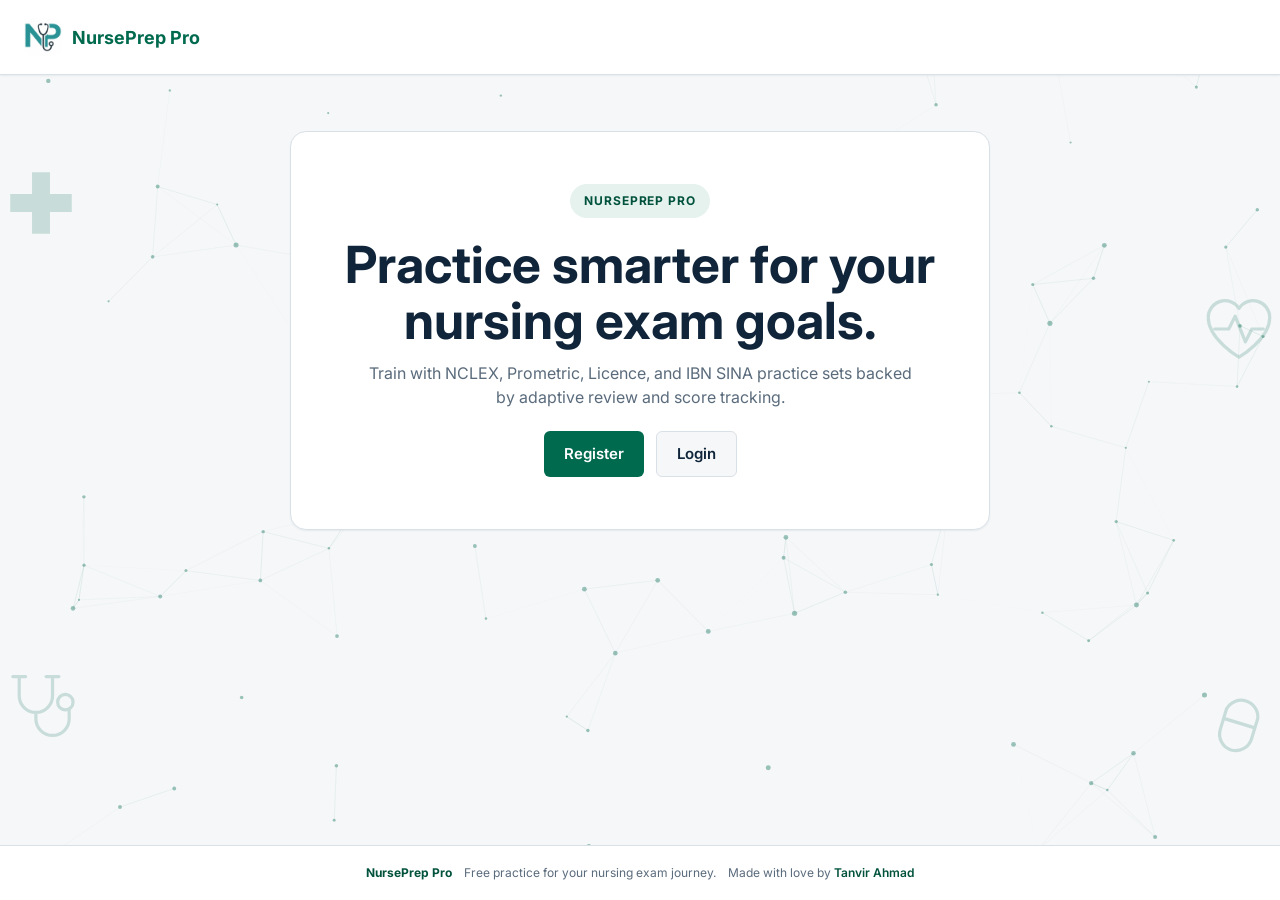
==== commit 8a3e3243: "up 6" ====
--- a/frontend/index.html
+++ b/frontend/index.html
@@ -46,6 +46,12 @@
 
     <main id="main" class="main-container" role="main" aria-live="polite"></main>
 
+    <footer class="app-footer">
+      <span class="app-footer-brand">NursePrep Pro</span>
+      <span>Free practice for your nursing exam journey.</span>
+      <span>Made with love by <a href="https://tanvir.ahmad.bd/" target="_blank" rel="noopener noreferrer">Tanvir Ahmad</a></span>
+    </footer>
+
     <div id="toast" class="toast" role="status" aria-live="assertive"></div>
   </div>
 
--- a/frontend/css/styles.css
+++ b/frontend/css/styles.css
@@ -53,6 +53,8 @@
 #app {
   position: relative;
   isolation: isolate;
+  display: flex;
+  flex-direction: column;
   min-height: 100vh;
 }
 
@@ -175,10 +177,31 @@
 .main-container {
   position: relative;
   z-index: 1;
+  flex: 1;
   width: min(100%, 960px);
   margin: 0 auto;
   padding: clamp(20px, 4vw, 32px) clamp(14px, 3vw, 20px) 60px;
 }
+
+.app-footer {
+  position: relative;
+  z-index: 1;
+  display: flex;
+  flex-wrap: wrap;
+  align-items: center;
+  justify-content: center;
+  gap: 6px 12px;
+  padding: 18px 16px;
+  border-top: 1px solid var(--border-gray);
+  background: var(--bg-white);
+  color: var(--text-muted);
+  text-align: center;
+  font-size: 12px;
+}
+.app-footer-brand { color: var(--primary-teal-dark); font-weight: 700; }
+.app-footer a { color: var(--primary-teal-dark); font-weight: 600; text-decoration: none; }
+.app-footer a:hover { text-decoration: underline; }
+.app-footer a:focus-visible { outline: 2px solid var(--primary-teal); outline-offset: 3px; border-radius: 2px; }
 
 /* ===== Cards ===== */
 .card {
@@ -556,10 +579,31 @@
   display: inline-block;
 }
 @keyframes spin { to { transform: rotate(360deg); } }
-.loading-wrap { text-align: center; padding: 40px; color: var(--text-muted); }
+.loading-wrap {
+  display: grid;
+  justify-items: center;
+  align-content: center;
+  gap: 16px;
+  padding: 40px;
+  color: var(--text-muted);
+  text-align: center;
+}
+.loading-wrap--page {
+  position: relative;
+  grid-template-rows: 1fr 80px 1fr;
+  gap: 0;
+  min-height: calc(100vh - 260px);
+}
+.loading-wrap--page .logo-preloader-mark { grid-row: 2; top: 20px; }
+.loading-wrap--page .logo-preloader-label {
+  position: absolute;
+  top: calc(50% + 56px);
+  right: 0;
+  left: 0;
+}
 
 .landing-wrap {
-  min-height: calc(100vh - 120px);
+  min-height: 0;
   display: grid;
   place-items: center;
   padding: 24px 0;
@@ -724,34 +768,49 @@
   color: var(--text-muted);
 }
 
-.session-graph {
-  display: grid;
-  grid-template-columns: repeat(auto-fit, minmax(52px, 1fr));
-  gap: 10px;
-  align-items: end;
-  min-height: 140px;
-  padding-top: 12px;
-}
-
-.session-bar {
-  display: flex;
-  flex-direction: column;
-  align-items: center;
-  gap: 8px;
-  min-height: 120px;
-}
-
-.session-bar-fill {
+.recent-sessions-table-wrap { overflow-x: auto; }
+.recent-sessions-table {
   width: 100%;
-  max-width: 40px;
-  border-radius: 10px 10px 0 0;
-  min-height: 12px;
-}
-
-.session-bar-label {
+  border-collapse: collapse;
+  text-align: left;
+}
+.recent-sessions-table th,
+.recent-sessions-table td {
+  padding: 12px 14px;
+  border-bottom: 1px solid var(--border-gray);
+  font-size: 13px;
+}
+.recent-sessions-table th {
+  color: var(--text-muted);
+  font-size: 11px;
+  font-weight: 700;
+  letter-spacing: .04em;
+  text-transform: uppercase;
+}
+.recent-sessions-table tbody tr:last-child td { border-bottom: 0; }
+.session-score-cell { display: flex; align-items: center; }
+.session-score-pie {
+  display: grid;
+  width: 48px;
+  height: 48px;
+  flex: 0 0 48px;
+  place-items: center;
+  border-radius: 50%;
+  background: conic-gradient(var(--session-score-color) var(--session-score), var(--surface-gray) 0);
+}
+.session-score-pie::before {
+  position: absolute;
+  width: 36px;
+  height: 36px;
+  border-radius: 50%;
+  background: var(--bg-white);
+  content: "";
+}
+.session-score-pie span {
+  position: relative;
+  color: var(--text-charcoal);
   font-size: 10px;
   font-weight: 700;
-  color: var(--text-muted);
 }
 
 /* ===== Logo preloader ===== */
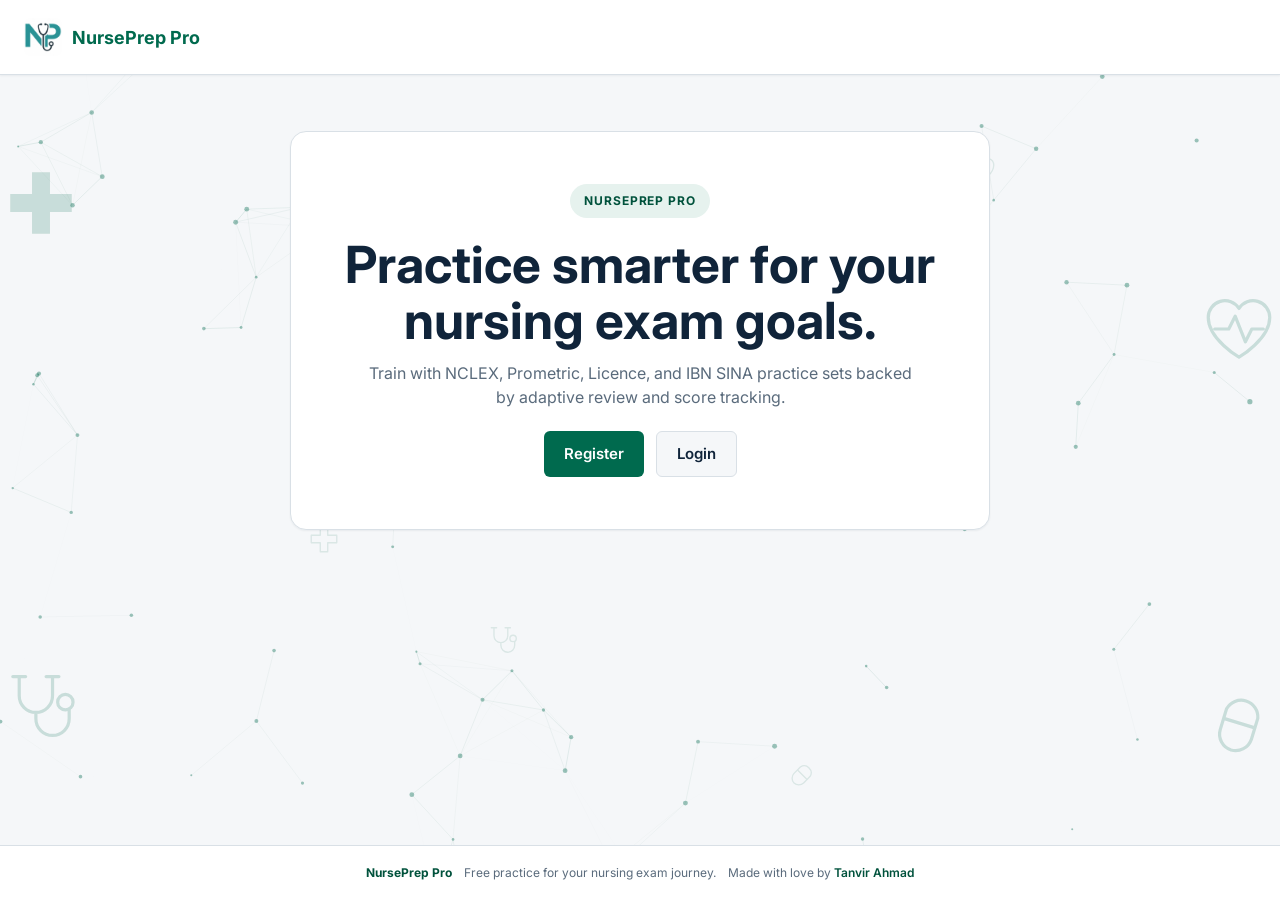
==== commit 9a74f9b8: "icon update" ====
--- a/frontend/index.html
+++ b/frontend/index.html
@@ -35,6 +35,20 @@
         <path d="M17 47a13 13 0 0 1 0-18l12-12a13 13 0 0 1 18 18L35 47a13 13 0 0 1-18 0z" />
         <path d="m24 23 17 17" />
       </svg>
+      <svg class="medical-icon medical-icon-float medical-icon-float-cross" viewBox="0 0 64 64">
+        <path d="M25 8h14v17h17v14H39v17H25V39H8V25h17z" />
+      </svg>
+      <svg class="medical-icon medical-icon-float medical-icon-float-heart" viewBox="0 0 64 64">
+        <path d="M32 54S8 40 8 23a13 13 0 0 1 24-7 13 13 0 0 1 24 7c0 17-24 31-24 31z" />
+      </svg>
+      <svg class="medical-icon medical-icon-float medical-icon-float-stethoscope" viewBox="0 0 64 64">
+        <path d="M15 9v15a13 13 0 0 0 26 0V9M10 9h10M36 9h10M28 37v5a13 13 0 0 0 26 0V35" />
+        <circle cx="51" cy="29" r="6" />
+      </svg>
+      <svg class="medical-icon medical-icon-float medical-icon-float-pill" viewBox="0 0 64 64">
+        <path d="M17 47a13 13 0 0 1 0-18l12-12a13 13 0 0 1 18 18L35 47a13 13 0 0 1-18 0z" />
+        <path d="m24 23 17 17" />
+      </svg>
     </div>
     <header class="app-header">
       <div class="brand">
--- a/frontend/css/styles.css
+++ b/frontend/css/styles.css
@@ -108,6 +108,23 @@
 .medical-icon-pill { bottom: 15%; right: 0; transform: rotate(-28deg); }
 .medical-icon-pill:hover { transform: translateY(-8px) rotate(-38deg) scale(1.12); }
 
+.medical-icon-float {
+  width: 34px;
+  height: 34px;
+  opacity: .11;
+  pointer-events: none;
+  animation: medical-icon-float 7s ease-in-out infinite;
+}
+.medical-icon-float-cross { top: 58%; left: 24%; animation-delay: -1s; }
+.medical-icon-float-heart { top: 17%; right: 22%; animation-delay: -3s; }
+.medical-icon-float-stethoscope { bottom: 27%; left: 38%; animation-delay: -5s; }
+.medical-icon-float-pill { right: 36%; bottom: 12%; animation-delay: -2s; }
+
+@keyframes medical-icon-float {
+  0%, 100% { transform: translate3d(0, 0, 0) rotate(-8deg); }
+  50% { transform: translate3d(0, -12px, 0) rotate(8deg); }
+}
+
 /* ===== Header ===== */
 .app-header {
   background: var(--bg-white);
@@ -331,7 +348,10 @@
   display: none;
   align-items: center;
   justify-content: center;
-}
+  transition: background .15s, transform .15s;
+}
+.back-to-top:hover { background: var(--primary-teal-dark); transform: translateY(-2px); }
+.back-to-top:focus-visible { outline: 3px solid var(--warning-amber); outline-offset: 3px; }
 .floating-timer {
   position: fixed;
   top: 76px;
@@ -376,19 +396,56 @@
 .category-strength-card {
   display: flex;
   flex-direction: column;
+  align-items: center;
+  gap: 12px;
   min-width: 0;
   padding: 16px;
   border: 1px solid var(--border-gray);
   border-radius: var(--radius-md);
   background: var(--bg-white);
 }
-.category-strength-heading { display: flex; align-items: flex-start; justify-content: space-between; gap: 10px; }
+.category-strength-heading { width: 100%; text-align: center; }
 .category-strength-heading h3 { font-size: 14px; line-height: 1.4; }
-.category-strength-score { flex-shrink: 0; font-size: 14px; font-weight: 700; }
-.category-strength-count { margin: 4px 0 12px; color: var(--text-muted); font-size: 12px; }
-.category-strength-track { height: 8px; margin-bottom: 14px; overflow: hidden; border-radius: 4px; background: var(--surface-gray); }
-.category-strength-progress { height: 100%; border-radius: inherit; }
-.category-strength-practice { align-self: flex-start; margin-top: auto; padding: 6px 12px; font-size: 12px; }
+.category-strength-donut {
+  position: relative;
+  display: grid;
+  width: 84px;
+  height: 84px;
+  flex: 0 0 84px;
+  place-items: center;
+  border-radius: 50%;
+  background: conic-gradient(var(--category-color) var(--category-progress), var(--surface-gray) 0);
+}
+.category-strength-donut::before {
+  position: absolute;
+  inset: 8px;
+  border-radius: 50%;
+  background: var(--bg-white);
+  content: "";
+}
+.category-strength-donut span { position: relative; color: var(--category-color); font-size: 16px; font-weight: 700; }
+.category-strength-count { color: var(--text-muted); font-size: 12px; }
+.category-strength-practice { width: auto; margin-top: auto; padding: 6px 12px; font-size: 12px; }
+.category-strength-toggle {
+  display: flex;
+  align-items: center;
+  justify-content: center;
+  gap: 8px;
+  width: 100%;
+  margin-top: 16px;
+  padding: 10px 14px;
+  border: 1px solid var(--border-gray);
+  border-radius: var(--radius-sm);
+  background: var(--bg-white);
+  color: var(--primary-teal);
+  font-size: 13px;
+  font-weight: 600;
+  cursor: pointer;
+  transition: background .15s, border-color .15s;
+}
+.category-strength-toggle:hover { border-color: var(--primary-teal); background: var(--primary-teal-light); }
+.category-strength-toggle:focus-visible { outline: 2px solid var(--primary-teal); outline-offset: 2px; }
+.category-strength-toggle-icon { font-size: 16px; line-height: 1; }
 .profile-card { width: min(100%, 760px); margin: 0 auto; }
 .profile-section-title { margin: 22px 0 14px; padding-top: 18px; border-top: 1px solid var(--border-gray); }
 .profile-grid { display: grid; grid-template-columns: repeat(2, minmax(0, 1fr)); gap: 0 16px; }
@@ -650,42 +707,16 @@
   gap: 12px;
 }
 
-.score-trend-graph {
-  display: flex;
-  align-items: flex-end;
-  gap: 10px;
-  min-height: 160px;
-  padding: 16px 0 6px;
-  border-bottom: 1px solid var(--border-gray);
-}
-
-.trend-bar {
-  display: flex;
-  flex: 1;
-  min-width: 34px;
-  flex-direction: column;
-  align-items: center;
-  gap: 5px;
-  cursor: default;
-}
-
-.trend-score {
-  font-size: 11px;
-  font-weight: 700;
-}
-
-.trend-fill {
-  width: 100%;
-  max-width: 36px;
-  min-height: 12px;
-  border-radius: 8px 8px 0 0;
-}
-
-.trend-date {
-  font-size: 10px;
-  color: var(--text-muted);
-  text-align: center;
-}
+.score-trend-graph { min-width: 0; }
+.score-trend-svg { display: block; width: 100%; height: auto; overflow: visible; }
+.trend-gridline line { stroke: var(--border-gray); stroke-dasharray: 3 4; stroke-width: 1; }
+.trend-gridline text,
+.trend-date-label { fill: var(--text-muted); font-size: 15px; }
+.trend-column { fill: var(--trend-column-color); opacity: .22; }
+.trend-point-label { fill: var(--text-charcoal); font-size: 15px; font-weight: 600; }
+.trend-date-label { font-size: 14px; }
+.trend-line { fill: none; stroke: var(--primary-teal); stroke-linecap: round; stroke-linejoin: round; stroke-width: 3; }
+.trend-line-marker { fill: var(--bg-white); stroke: var(--primary-teal); stroke-width: 3; }
 
 .score-trend-chart {
   display: grid;
@@ -696,6 +727,13 @@
   padding: 14px 0 10px;
 }
 
+.score-distribution {
+  display: grid;
+  grid-template-columns: minmax(110px, 1fr) minmax(0, 1fr);
+  align-items: center;
+  gap: 12px;
+}
+
 .mini-chart-legend {
   display: grid;
   gap: 8px;
@@ -722,14 +760,14 @@
 
 .mini-donut {
   position: relative;
-  width: clamp(120px, 18vw, 170px);
+  width: clamp(110px, 14vw, 150px);
   aspect-ratio: 1;
   border-radius: 50%;
   margin: 0 auto;
   background: conic-gradient(
-    var(--success-green) 0 30%,
-    var(--warning-amber) 30% 60%,
-    var(--error-red) 60% 100%
+    var(--success-green) 0 var(--pass-end),
+    var(--warning-amber) var(--pass-end) var(--borderline-end),
+    var(--error-red) var(--borderline-end) 100%
   );
   display: grid;
   place-items: center;
@@ -757,15 +795,6 @@
   color: var(--text-muted);
   text-transform: uppercase;
   letter-spacing: .08em;
-}
-
-.mini-chart-labels {
-  display: flex;
-  flex-wrap: wrap;
-  justify-content: center;
-  gap: 8px 10px;
-  font-size: 10px;
-  color: var(--text-muted);
 }
 
 .recent-sessions-table-wrap { overflow-x: auto; }
@@ -892,6 +921,11 @@
   .score-trend-chart {
      grid-template-columns: 1fr;
      text-align: center;
+  }
+
+  .score-distribution {
+     grid-template-columns: minmax(110px, 150px) minmax(0, 1fr);
+     justify-content: center;
   }
 
   .mini-chart-legend {
